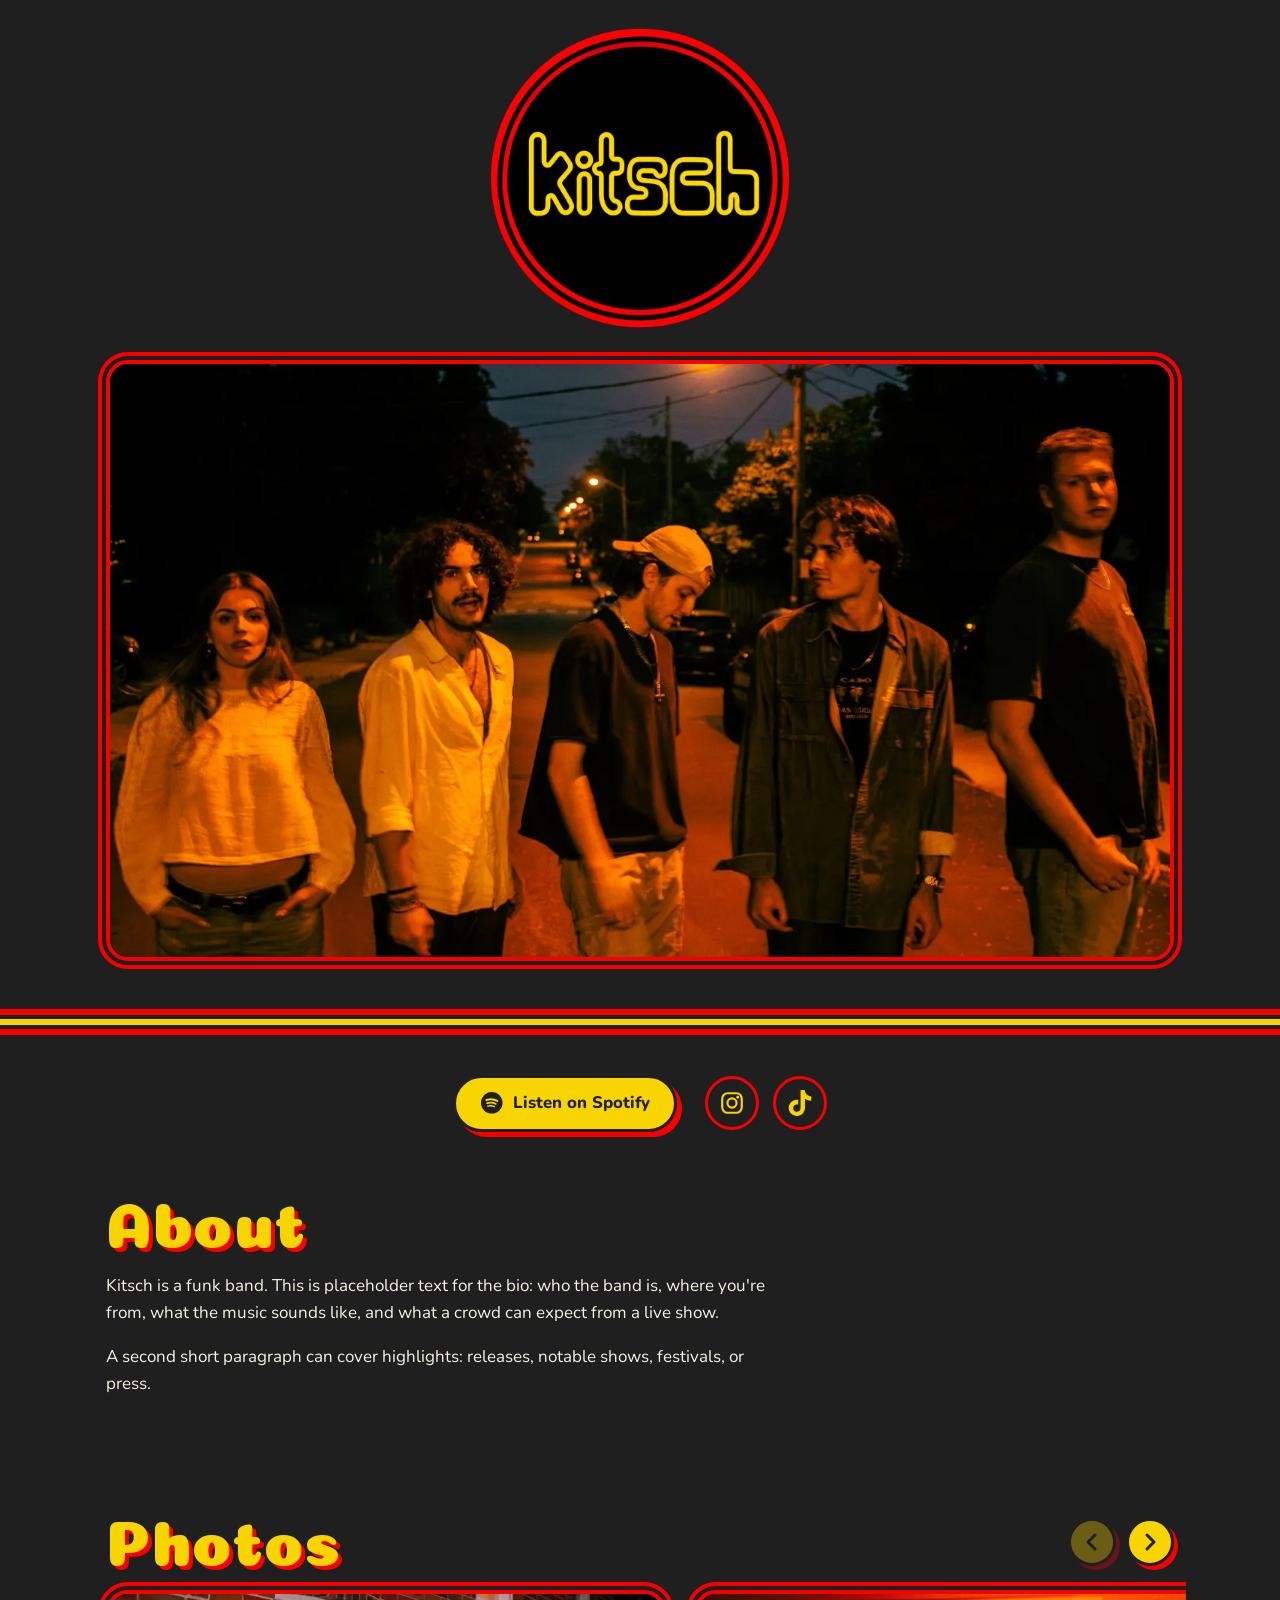
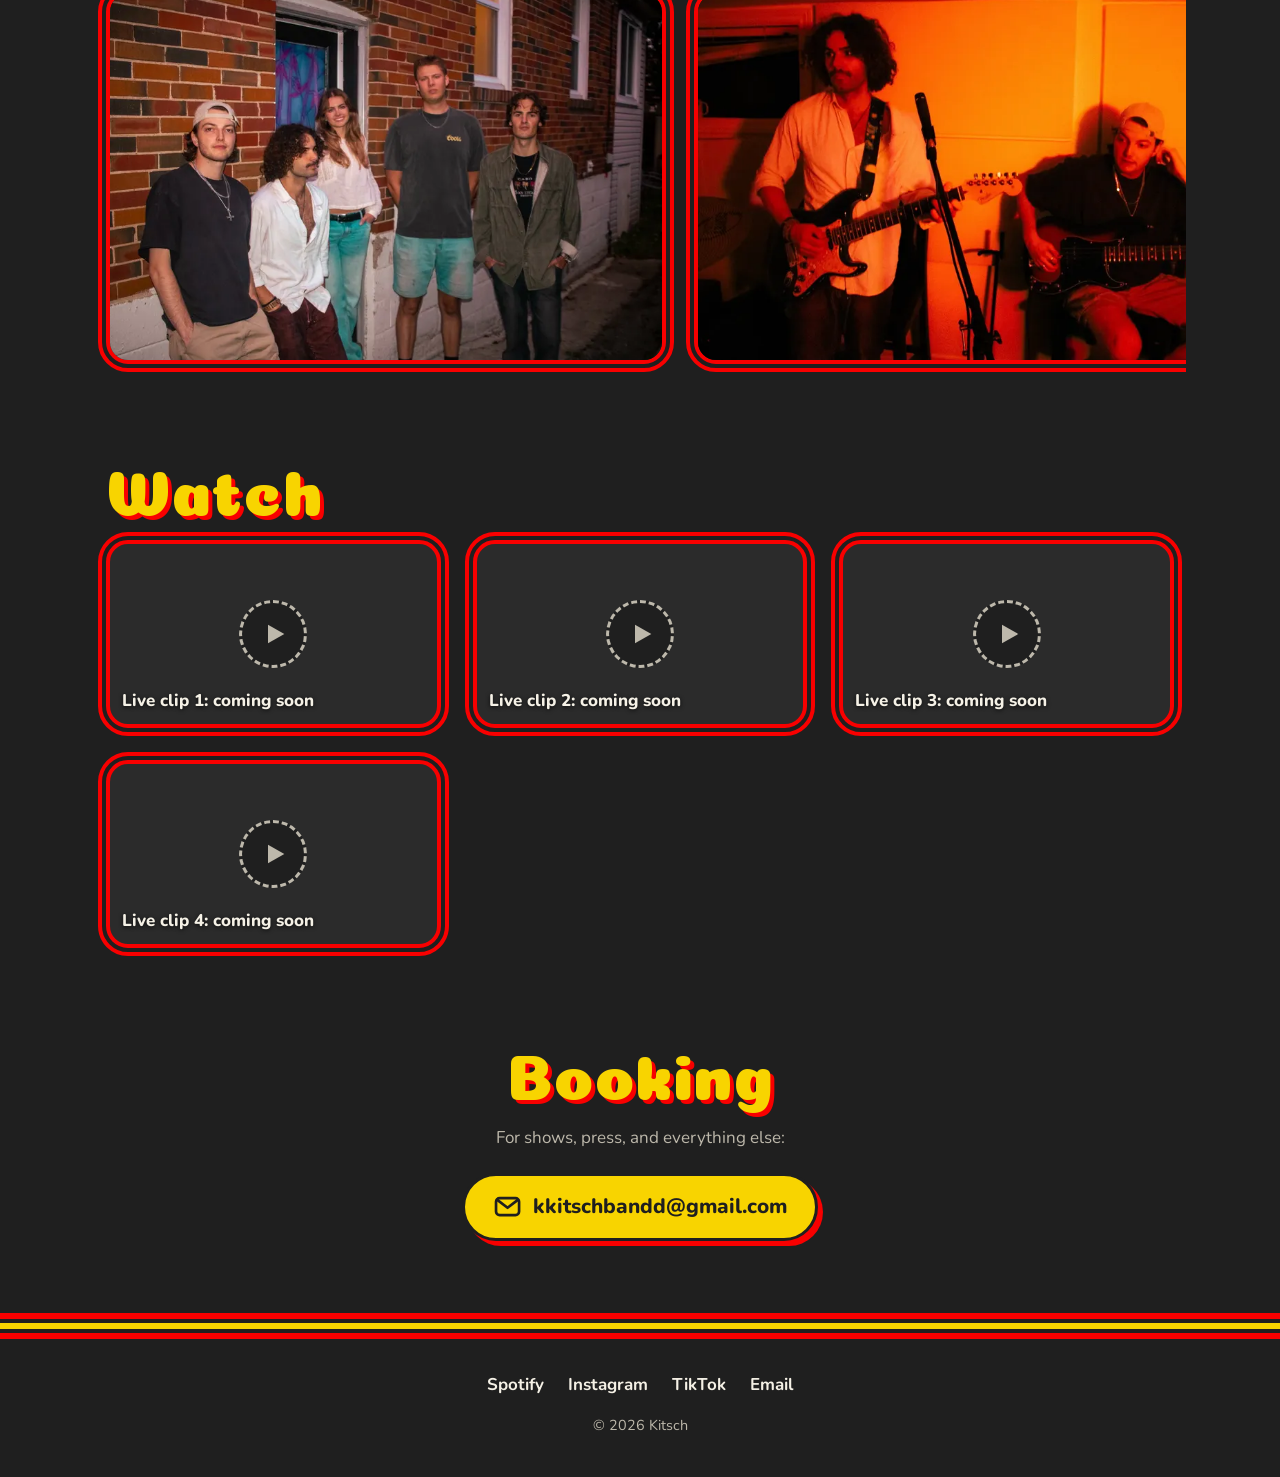
==== index.html @ d067c7c8 "Build first version of the Kitsch EPK page Single page site with logo, hero photo, Spotify and socia" ====
<!doctype html>
<html lang="en">
<head>
  <meta charset="utf-8">
  <meta name="viewport" content="width=device-width, initial-scale=1">
  <title>Kitsch | Funk Band | Electronic Press Kit</title>
  <meta name="description" content="Kitsch is a funk band. Bio, photos, live videos, and booking contact.">

  <!-- Social share preview. TODO: use absolute URLs once the site has a domain. -->
  <meta property="og:type" content="website">
  <meta property="og:title" content="Kitsch | Funk Band">
  <meta property="og:description" content="Bio, photos, live videos, and booking contact.">
  <meta property="og:image" content="assets/images/hero-1600.jpg">
  <meta name="theme-color" content="#1F1F1F">
  <link rel="icon" type="image/png" href="assets/logo/kitsch-logo.png">

  <link rel="preconnect" href="https://fonts.googleapis.com">
  <link rel="preconnect" href="https://fonts.gstatic.com" crossorigin>
  <link href="https://fonts.googleapis.com/css2?family=Coiny&family=Nunito:wght@400;700;800&display=swap" rel="stylesheet">
  <link rel="stylesheet" href="css/styles.css">
</head>
<body>

  <!-- ============ HERO: logo on top, big band photo underneath ============ -->
  <header class="hero">
    <h1 class="hero__logo">
      <picture>
        <source srcset="assets/logo/kitsch-logo.webp" type="image/webp">
        <img src="assets/logo/kitsch-logo.png" alt="Kitsch" width="800" height="800">
      </picture>
    </h1>
    <figure class="hero__photo ring">
      <picture>
        <source type="image/webp" srcset="assets/images/hero-800.webp 800w, assets/images/hero-1600.webp 1600w" sizes="(min-width: 1100px) 1068px, 100vw">
        <img src="assets/images/hero-1600.jpg" srcset="assets/images/hero-800.jpg 800w, assets/images/hero-1600.jpg 1600w" sizes="(min-width: 1100px) 1068px, 100vw" alt="The five members of Kitsch standing in a street at night under orange streetlights" width="1600" height="1067" fetchpriority="high">
      </picture>
    </figure>
  </header>

  <div class="stripes" aria-hidden="true"></div>

  <main>

    <!-- ============ LISTEN + SOCIALS ============ -->
    <section class="section listen" aria-label="Listen and follow">
      <!-- TODO: replace # with the Spotify artist link -->
      <a class="btn btn--primary" href="#" target="_blank" rel="noopener">
        <svg class="icon" viewBox="0 0 24 24" aria-hidden="true"><circle cx="12" cy="12" r="11" fill="currentColor"/><g fill="none" stroke="var(--yellow)" stroke-linecap="round"><path d="M6.5 9.2c3.8-1.2 8-.9 11.2.9" stroke-width="2"/><path d="M7.2 12.4c3.1-.9 6.4-.6 9.1.8" stroke-width="1.7"/><path d="M7.8 15.4c2.4-.6 4.9-.4 7 .6" stroke-width="1.4"/></g></svg>
        Listen on Spotify
      </a>
      <ul class="socials" aria-label="Social media">
        <li>
          <a class="social" href="https://www.instagram.com/kitsch.ca/" target="_blank" rel="noopener" aria-label="Instagram: @kitsch.ca">
            <svg class="icon" viewBox="0 0 24 24" aria-hidden="true"><g fill="none" stroke="currentColor" stroke-width="2"><rect x="3" y="3" width="18" height="18" rx="5"/><circle cx="12" cy="12" r="4.2"/></g><circle cx="17.3" cy="6.7" r="1.3" fill="currentColor"/></svg>
          </a>
        </li>
        <li>
          <!-- TODO: replace # with the TikTok profile link -->
          <a class="social" href="#" target="_blank" rel="noopener" aria-label="TikTok">
            <svg class="icon" viewBox="0 0 24 24" aria-hidden="true"><path fill="currentColor" d="M12.53.02c1.31-.02 2.61-.01 3.91-.02.08 1.53.63 3.09 1.75 4.17 1.12 1.11 2.7 1.62 4.24 1.79v4.03c-1.44-.05-2.89-.35-4.2-.97-.57-.26-1.1-.59-1.62-.93-.01 2.92.01 5.84-.02 8.75-.08 1.4-.54 2.79-1.35 3.94-1.31 1.92-3.58 3.17-5.91 3.21-1.43.08-2.86-.31-4.08-1.03-2.02-1.19-3.44-3.37-3.65-5.71-.02-.5-.03-1-.01-1.49.18-1.9 1.12-3.72 2.58-4.96 1.66-1.44 3.98-2.13 6.15-1.72.02 1.48-.04 2.96-.04 4.44-.99-.32-2.15-.23-3.02.37-.63.41-1.11 1.04-1.36 1.75-.21.51-.15 1.07-.14 1.61.24 1.64 1.82 3.02 3.5 2.87 1.12-.01 2.19-.66 2.77-1.61.19-.33.4-.67.41-1.06.1-1.79.06-3.57.07-5.36.01-4.03-.01-8.05.02-12.07z"/></svg>
          </a>
        </li>
      </ul>
    </section>

    <!-- ============ BIO ============ -->
    <section class="section bio" id="bio" aria-labelledby="bio-title">
      <h2 class="heading" id="bio-title">About</h2>
      <!-- TODO: replace with the real bio -->
      <div class="bio__text">
        <p>Kitsch is a funk band. This is placeholder text for the bio: who the band is, where you're from, what the music sounds like, and what a crowd can expect from a live show.</p>
        <p>A second short paragraph can cover highlights: releases, notable shows, festivals, or press.</p>
      </div>
    </section>

    <!-- ============ PHOTOS: horizontal carousel ============ -->
    <section class="section photos" id="photos" aria-labelledby="photos-title">
      <div class="section__head">
        <h2 class="heading" id="photos-title">Photos</h2>
        <div class="carousel__controls">
          <button class="arrow" type="button" data-dir="-1" aria-label="Previous photo">
            <svg viewBox="0 0 24 24" aria-hidden="true"><path d="M15 5l-7 7 7 7" fill="none" stroke="currentColor" stroke-width="3" stroke-linecap="round" stroke-linejoin="round"/></svg>
          </button>
          <button class="arrow" type="button" data-dir="1" aria-label="Next photo">
            <svg viewBox="0 0 24 24" aria-hidden="true"><path d="M9 5l7 7-7 7" fill="none" stroke="currentColor" stroke-width="3" stroke-linecap="round" stroke-linejoin="round"/></svg>
          </button>
        </div>
      </div>
      <ul class="carousel" tabindex="0" aria-label="Band photos, scroll sideways">
        <li class="carousel__item ring">
        <picture>
          <source type="image/webp" srcset="assets/images/photo-1-800.webp 800w, assets/images/photo-1-1600.webp 1600w" sizes="(max-width: 640px) 88vw, 560px">
          <img src="assets/images/photo-1-1600.jpg" srcset="assets/images/photo-1-800.jpg 800w, assets/images/photo-1-1600.jpg 1600w" sizes="(max-width: 640px) 88vw, 560px" alt="Kitsch posing against a brick wall" width="1600" height="1067" loading="lazy" decoding="async">
        </picture>
        </li>
        <li class="carousel__item ring">
        <picture>
          <source type="image/webp" srcset="assets/images/photo-2-800.webp 800w, assets/images/photo-2-1600.webp 1600w" sizes="(max-width: 640px) 88vw, 560px">
          <img src="assets/images/photo-2-1600.jpg" srcset="assets/images/photo-2-800.jpg 800w, assets/images/photo-2-1600.jpg 1600w" sizes="(max-width: 640px) 88vw, 560px" alt="Kitsch guitarist and bassist playing in a red lit rehearsal room" width="1600" height="1067" loading="lazy" decoding="async">
        </picture>
        </li>
        <li class="carousel__item ring">
        <picture>
          <source type="image/webp" srcset="assets/images/photo-3-800.webp 800w, assets/images/photo-3-1600.webp 1600w" sizes="(max-width: 640px) 88vw, 560px">
          <img src="assets/images/photo-3-1600.jpg" srcset="assets/images/photo-3-800.jpg 800w, assets/images/photo-3-1600.jpg 1600w" sizes="(max-width: 640px) 88vw, 560px" alt="Kitsch gathered around a car outside a house at night" width="1600" height="1067" loading="lazy" decoding="async">
        </picture>
        </li>
        <li class="carousel__item ring">
        <picture>
          <source type="image/webp" srcset="assets/images/photo-4-800.webp 800w, assets/images/photo-4-1600.webp 1600w" sizes="(max-width: 640px) 88vw, 560px">
          <img src="assets/images/photo-4-1600.jpg" srcset="assets/images/photo-4-800.jpg 800w, assets/images/photo-4-1600.jpg 1600w" sizes="(max-width: 640px) 88vw, 560px" alt="Kitsch jamming in a small room bathed in orange light" width="1600" height="1067" loading="lazy" decoding="async">
        </picture>
        </li>
        <li class="carousel__item ring">
        <picture>
          <source type="image/webp" srcset="assets/images/photo-5-800.webp 800w, assets/images/photo-5-1600.webp 1600w" sizes="(max-width: 640px) 88vw, 560px">
          <img src="assets/images/photo-5-1600.jpg" srcset="assets/images/photo-5-800.jpg 800w, assets/images/photo-5-1600.jpg 1600w" sizes="(max-width: 640px) 88vw, 560px" alt="Kitsch goofing around on a car at night, one member mid kick" width="1600" height="1067" loading="lazy" decoding="async">
        </picture>
        </li>
      </ul>
    </section>

    <!-- ============ VIDEOS ============ -->
    <section class="section videos" id="videos" aria-labelledby="videos-title">
      <h2 class="heading" id="videos-title">Watch</h2>
      <!-- TODO: put each YouTube video ID in data-youtube-id (the part after "v=" in the link) and its title in data-title.
           Empty IDs show a "coming soon" card. Add or remove <li> items for 3 to 5 videos. -->
      <ul class="video-grid">
        <li><button class="video ring" type="button" data-youtube-id="" data-title="Live clip 1"></button></li>
        <li><button class="video ring" type="button" data-youtube-id="" data-title="Live clip 2"></button></li>
        <li><button class="video ring" type="button" data-youtube-id="" data-title="Live clip 3"></button></li>
        <li><button class="video ring" type="button" data-youtube-id="" data-title="Live clip 4"></button></li>
      </ul>
    </section>

    <!-- ============ BOOKING ============ -->
    <section class="section booking" id="booking" aria-labelledby="booking-title">
      <h2 class="heading" id="booking-title">Booking</h2>
      <p>For shows, press, and everything else:</p>
      <a class="btn btn--primary btn--big" href="mailto:kkitschbandd@gmail.com">
        <svg class="icon" viewBox="0 0 24 24" aria-hidden="true"><g fill="none" stroke="currentColor" stroke-width="2.2" stroke-linejoin="round"><rect x="2.5" y="5" width="19" height="14" rx="3"/><path d="M3.5 6.5l8.5 6.5 8.5-6.5"/></g></svg>
        kkitschbandd@gmail.com
      </a>
    </section>

  </main>

  <div class="stripes" aria-hidden="true"></div>

  <footer class="footer">
    <ul class="footer__links">
      <li><a href="#">Spotify</a></li><!-- TODO: Spotify link -->
      <li><a href="https://www.instagram.com/kitsch.ca/" target="_blank" rel="noopener">Instagram</a></li>
      <li><a href="#">TikTok</a></li><!-- TODO: TikTok link -->
      <li><a href="mailto:kkitschbandd@gmail.com">Email</a></li>
    </ul>
    <p class="footer__small">&copy; <span id="year">2026</span> Kitsch</p>
  </footer>

  <script src="js/main.js" defer></script>
</body>
</html>
---- css/styles.css ----
/* ==========================================================
   Kitsch EPK styles
   Palette and fonts are defined in PLAN.md section 5.
   ========================================================== */

:root {
  --bg: #1F1F1F;        /* dark grey page background (replaces the logo's black) */
  --raised: #2B2B2B;    /* cards and surfaces */
  --yellow: #F8D400;    /* logo yellow: headings, buttons, links */
  --red: #F80000;       /* logo red: rings, borders, accents */
  --text: #F5F1E6;      /* warm off white body text */
  --muted: #BDB8AB;

  --font-display: "Coiny", "Arial Rounded MT Bold", system-ui, sans-serif;
  --font-body: "Nunito", system-ui, -apple-system, "Segoe UI", sans-serif;

  --radius: 22px;
  --gutter: 16px;
  --max: 1100px;
}

*, *::before, *::after { box-sizing: border-box; }

html { scroll-behavior: smooth; }
@media (prefers-reduced-motion: reduce) { html { scroll-behavior: auto; } }

body {
  margin: 0;
  background: var(--bg);
  color: var(--text);
  font-family: var(--font-body);
  font-size: 17px;
  line-height: 1.6;
  -webkit-font-smoothing: antialiased;
}

img { display: block; max-width: 100%; height: auto; }
ul { list-style: none; margin: 0; padding: 0; }
a { color: var(--yellow); }
:focus-visible { outline: 3px solid var(--yellow); outline-offset: 3px; }

/* ---------- Retro motifs ---------- */

/* Red double ring, taken from the logo */
.ring {
  border: 4px solid var(--red);
  outline: 4px solid var(--red);
  outline-offset: 4px;
  border-radius: var(--radius);
  overflow: hidden;
}

/* Red and yellow 70s stripe band */
.stripes {
  height: 26px;
  background:
    linear-gradient(var(--red) 0 6px, transparent 6px 10px,
                    var(--yellow) 10px 16px, transparent 16px 20px,
                    var(--red) 20px 26px);
}

/* Section headings: Coiny in logo yellow with a hard red shadow */
.heading {
  font-family: var(--font-display);
  font-weight: 400;
  font-size: clamp(2.6rem, 8vw, 4rem);
  line-height: 1;
  letter-spacing: 0.01em;
  margin: 0 0 24px;
  color: var(--yellow);
  text-shadow: 4px 4px 0 var(--red);
}

/* Pill buttons with a hard, flat shadow */
.btn {
  display: inline-flex;
  align-items: center;
  gap: 10px;
  padding: 12px 24px;
  border-radius: 999px;
  font-family: var(--font-body);
  font-weight: 800;
  font-size: 1.05rem;
  text-decoration: none;
  border: 3px solid var(--bg);
  transition: transform .12s ease, box-shadow .12s ease;
}
.btn--primary {
  background: var(--yellow);
  color: var(--bg);
  box-shadow: 5px 5px 0 var(--red);
}
.btn--primary:hover { transform: translate(-2px, -2px); box-shadow: 7px 7px 0 var(--red); }
.btn--primary:active { transform: translate(3px, 3px); box-shadow: 2px 2px 0 var(--red); }
.btn--big { font-size: clamp(1rem, 4.2vw, 1.3rem); padding: 14px 28px; }
.btn .icon { width: 1.4em; height: 1.4em; flex: none; }

/* ---------- Layout ---------- */

.section {
  max-width: var(--max);
  margin: 0 auto;
  padding: 44px var(--gutter);
}

.section__head {
  display: flex;
  align-items: flex-end;
  justify-content: space-between;
  gap: 16px;
}

/* ---------- Hero ---------- */

.hero {
  max-width: var(--max);
  margin: 0 auto;
  padding: 28px var(--gutter) 48px;
  text-align: center;
}
.hero__logo { margin: 0 auto 32px; width: clamp(180px, 34vw, 300px); }
.hero__logo img { width: 100%; }
.hero__photo { margin: 0; aspect-ratio: 16 / 9; max-height: 75vh; }
.hero__photo picture { display: block; height: 100%; }
.hero__photo img { width: 100%; height: 100%; object-fit: cover; object-position: 50% 60%; }
@media (max-width: 640px) {
  .hero__photo { aspect-ratio: 4 / 3; }
}

/* ---------- Listen + socials ---------- */

.listen {
  display: flex;
  flex-wrap: wrap;
  align-items: center;
  justify-content: center;
  gap: 20px 28px;
  padding-top: 40px;
  padding-bottom: 8px;
}
.socials { display: flex; gap: 14px; }
.social {
  display: grid;
  place-items: center;
  width: 54px;
  height: 54px;
  border-radius: 50%;
  border: 3px solid var(--red);
  color: var(--yellow);
  transition: background .12s ease, color .12s ease;
}
.social:hover { background: var(--yellow); color: var(--bg); }
.social .icon { width: 26px; height: 26px; }

/* ---------- Bio ---------- */

.bio__text { max-width: 68ch; }
.bio__text p { margin: 0 0 1em; }

/* ---------- Photo carousel ---------- */

.carousel__controls { display: flex; gap: 10px; margin-bottom: 24px; }
.arrow {
  display: grid;
  place-items: center;
  width: 48px;
  height: 48px;
  border-radius: 50%;
  border: 3px solid var(--bg);
  background: var(--yellow);
  color: var(--bg);
  box-shadow: 4px 4px 0 var(--red);
  cursor: pointer;
  transition: transform .12s ease, box-shadow .12s ease, opacity .12s ease;
}
.arrow svg { width: 24px; height: 24px; }
.arrow:hover:not(:disabled) { transform: translate(-2px, -2px); box-shadow: 6px 6px 0 var(--red); }
.arrow:disabled { opacity: .35; cursor: default; }

.carousel {
  display: flex;
  gap: 28px;
  overflow-x: auto;
  scroll-snap-type: x mandatory;
  scroll-padding-inline: 12px;   /* snap photos inside the padding so the ring isn't clipped */
  overscroll-behavior-x: contain;
  padding: 12px;           /* room for the outer ring outline */
  margin: -12px;
  scrollbar-width: none;
}
.carousel::-webkit-scrollbar { display: none; }
.carousel:focus-visible { outline-offset: -2px; }
.carousel__item {
  flex: 0 0 auto;
  width: clamp(300px, 52vw, 560px);   /* about 2 visible on desktop */
  aspect-ratio: 3 / 2;                /* landscape photos */
  scroll-snap-align: start;
  background: var(--raised);
}
.carousel__item picture { display: block; height: 100%; }
.carousel__item img { width: 100%; height: 100%; object-fit: cover; }
@media (max-width: 640px) {
  .carousel__item { width: 84vw; }    /* one big photo plus a peek of the next */
  .carousel { gap: 22px; }
}

/* ---------- Videos ---------- */

.video-grid {
  display: grid;
  grid-template-columns: repeat(auto-fill, minmax(min(100%, 300px), 1fr));
  gap: 32px;
}
.video {
  position: relative;
  display: block;
  width: 100%;
  aspect-ratio: 16 / 9;
  padding: 0;
  background: var(--raised) center / cover no-repeat;
  color: var(--text);
  font: inherit;
  cursor: pointer;
}
.video:disabled { cursor: default; }
.video__play {
  position: absolute;
  inset: 0;
  margin: auto;
  width: 68px;
  height: 68px;
  border-radius: 50%;
  background: var(--yellow);
  box-shadow: 4px 4px 0 var(--red);
  display: grid;
  place-items: center;
  transition: transform .12s ease;
}
.video__play svg { width: 28px; height: 28px; margin-left: 4px; fill: var(--bg); }
.video:hover:not(:disabled) .video__play { transform: scale(1.08); }
.video__label {
  position: absolute;
  left: 12px;
  bottom: 10px;
  right: 12px;
  text-align: left;
  font-weight: 800;
  text-shadow: 0 1px 4px rgba(0, 0, 0, .8);
}
.video--soon .video__play { background: var(--bg); box-shadow: none; border: 3px dashed var(--muted); }
.video--soon .video__play svg { fill: var(--muted); }
.video iframe { position: absolute; inset: 0; width: 100%; height: 100%; border: 0; }

/* ---------- Booking ---------- */

.booking { text-align: center; padding-bottom: 72px; }
.booking p { margin: 0 0 22px; color: var(--muted); }

/* ---------- Footer ---------- */

.footer { text-align: center; padding: 32px var(--gutter) 40px; }
.footer__links { display: flex; flex-wrap: wrap; justify-content: center; gap: 8px 24px; }
.footer__links a { color: var(--text); font-weight: 700; text-decoration: none; }
.footer__links a:hover { color: var(--yellow); }
.footer__small { margin: 16px 0 0; color: var(--muted); font-size: .9rem; }
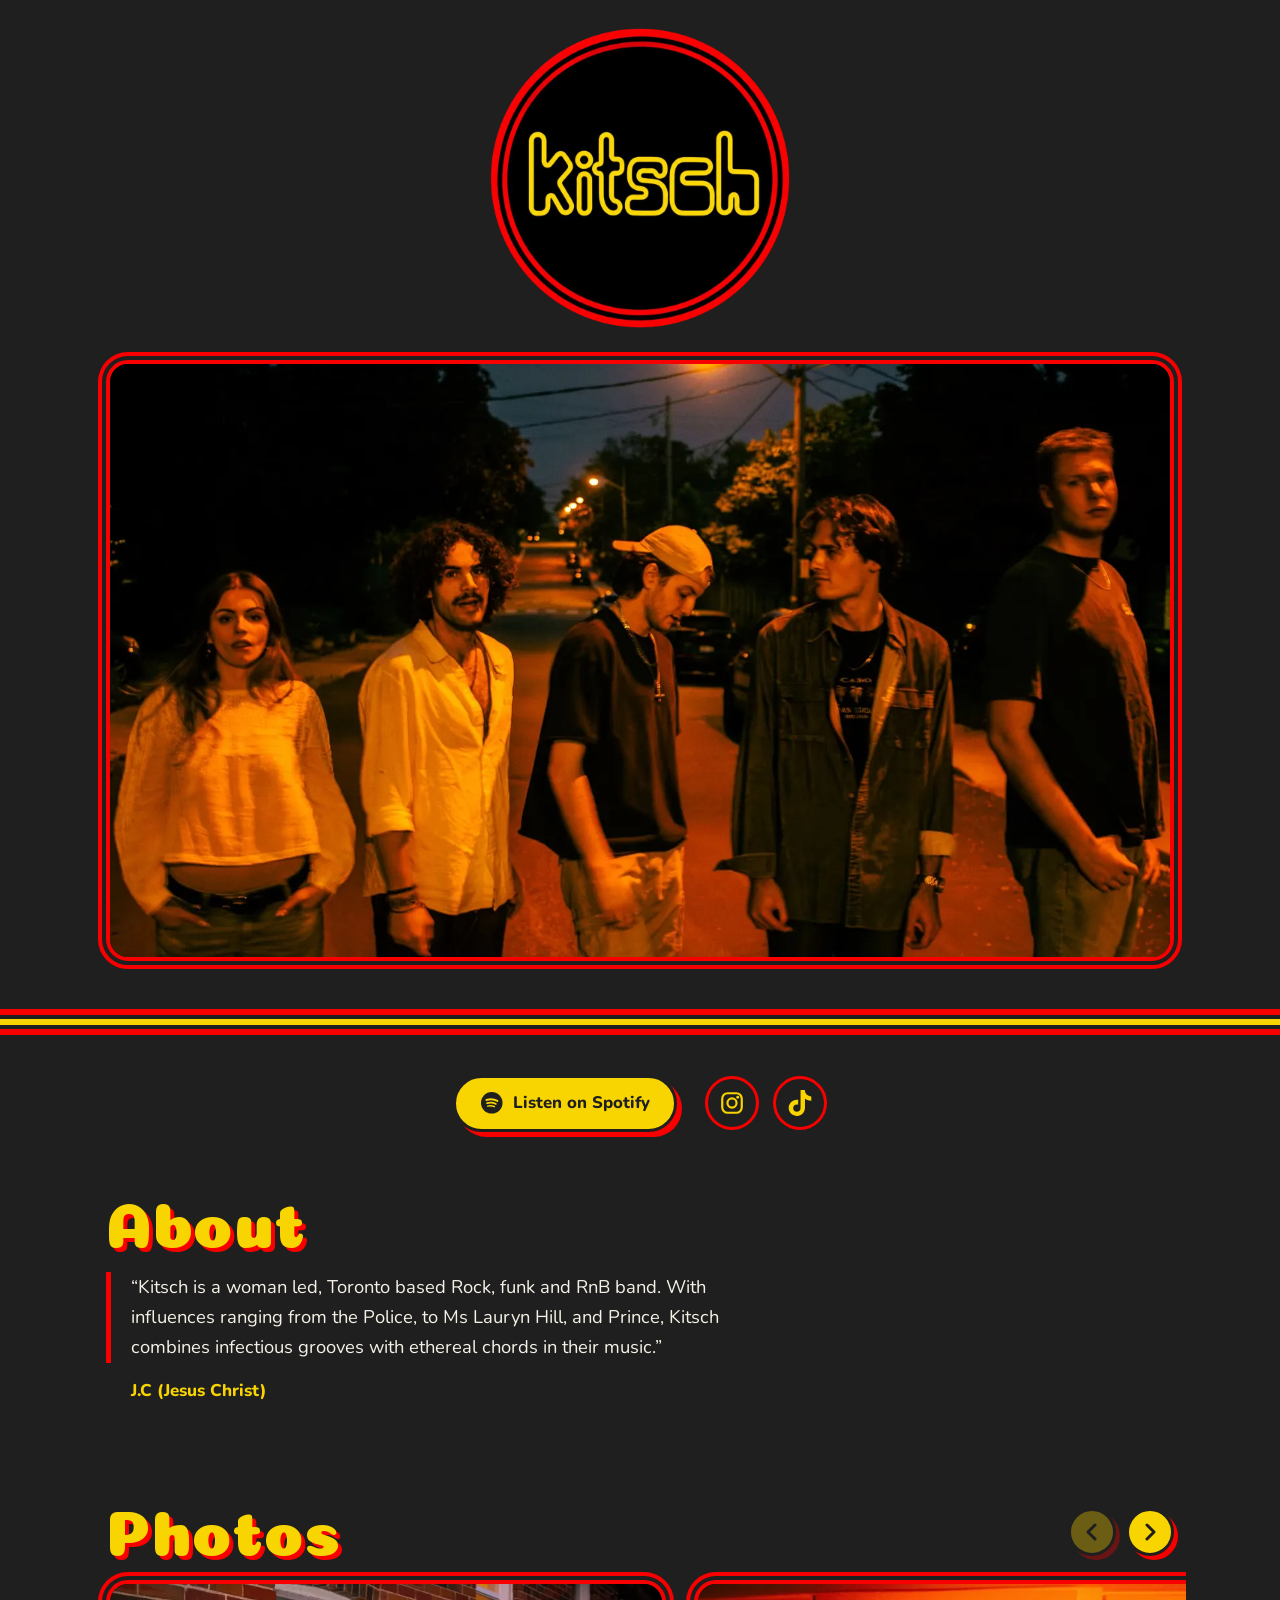
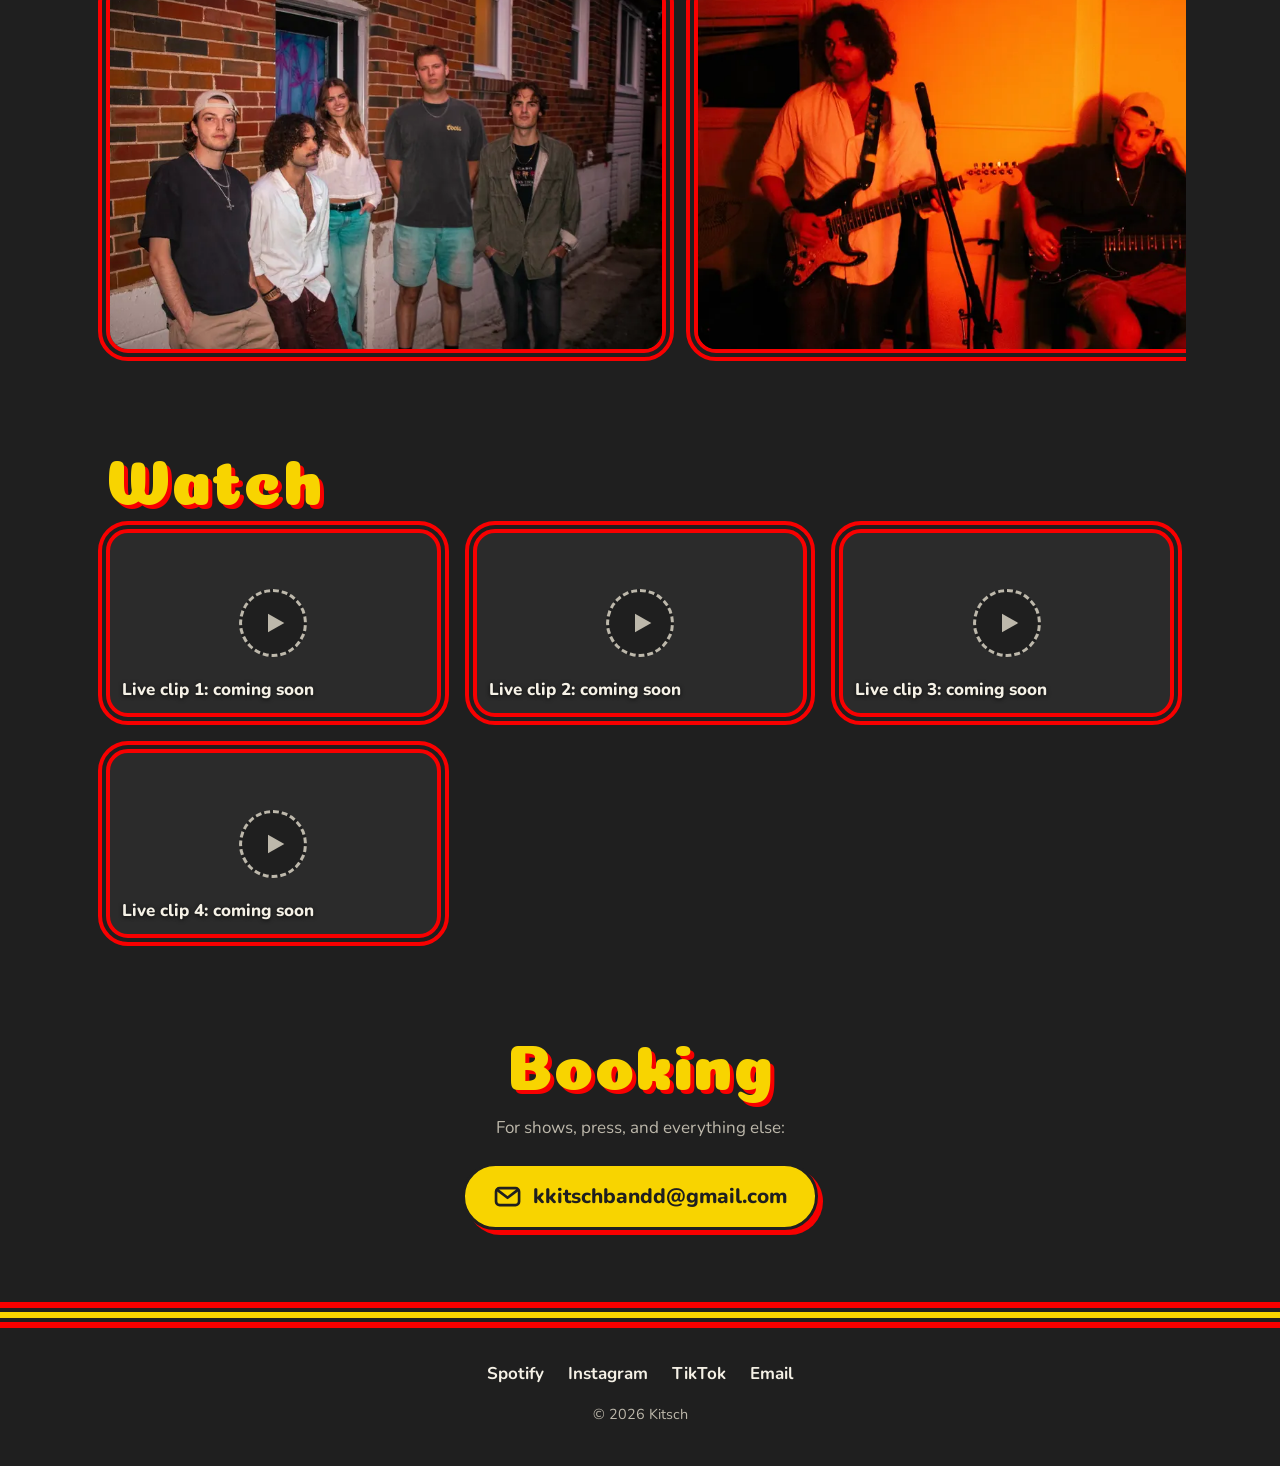
==== commit 564ccdfb: "Add band bio as a pull quote Replaces the placeholder bio with the band's text, styled as a quote wi" ====
--- a/index.html
+++ b/index.html
@@ -3,12 +3,12 @@
 <head>
   <meta charset="utf-8">
   <meta name="viewport" content="width=device-width, initial-scale=1">
-  <title>Kitsch | Funk Band | Electronic Press Kit</title>
-  <meta name="description" content="Kitsch is a funk band. Bio, photos, live videos, and booking contact.">
+  <title>Kitsch | Toronto Rock, Funk &amp; RnB Band | Press Kit</title>
+  <meta name="description" content="Kitsch is a woman led, Toronto based rock, funk and RnB band. Bio, photos, live videos, and booking contact.">
 
   <!-- Social share preview. TODO: use absolute URLs once the site has a domain. -->
   <meta property="og:type" content="website">
-  <meta property="og:title" content="Kitsch | Funk Band">
+  <meta property="og:title" content="Kitsch | Toronto Rock, Funk &amp; RnB">
   <meta property="og:description" content="Bio, photos, live videos, and booking contact.">
   <meta property="og:image" content="assets/images/hero-1600.jpg">
   <meta name="theme-color" content="#1F1F1F">
@@ -66,11 +66,12 @@
     <!-- ============ BIO ============ -->
     <section class="section bio" id="bio" aria-labelledby="bio-title">
       <h2 class="heading" id="bio-title">About</h2>
-      <!-- TODO: replace with the real bio -->
-      <div class="bio__text">
-        <p>Kitsch is a funk band. This is placeholder text for the bio: who the band is, where you're from, what the music sounds like, and what a crowd can expect from a live show.</p>
-        <p>A second short paragraph can cover highlights: releases, notable shows, festivals, or press.</p>
-      </div>
+      <figure class="bio__text">
+        <blockquote>
+          <p>&ldquo;Kitsch is a woman led, Toronto based Rock, funk and RnB band. With influences ranging from the Police, to Ms Lauryn Hill, and Prince, Kitsch combines infectious grooves with ethereal chords in their music.&rdquo;</p>
+        </blockquote>
+        <figcaption>J.C (Jesus Christ)</figcaption>
+      </figure>
     </section>
 
     <!-- ============ PHOTOS: horizontal carousel ============ -->
--- a/css/styles.css
+++ b/css/styles.css
@@ -154,9 +154,19 @@
 
 /* ---------- Bio ---------- */
 
-.bio__text { max-width: 68ch; }
-.bio__text p { margin: 0 0 1em; }
-
+.bio__text { max-width: 68ch; margin: 0; }
+.bio__text blockquote {
+  margin: 0;
+  padding-left: 20px;
+  border-left: 5px solid var(--red);
+}
+.bio__text p { margin: 0; font-size: 1.15rem; line-height: 1.65; }
+.bio__text figcaption {
+  margin-top: 14px;
+  padding-left: 25px;
+  color: var(--yellow);
+  font-weight: 800;
+}
 /* ---------- Photo carousel ---------- */
 
 .carousel__controls { display: flex; gap: 10px; margin-bottom: 24px; }
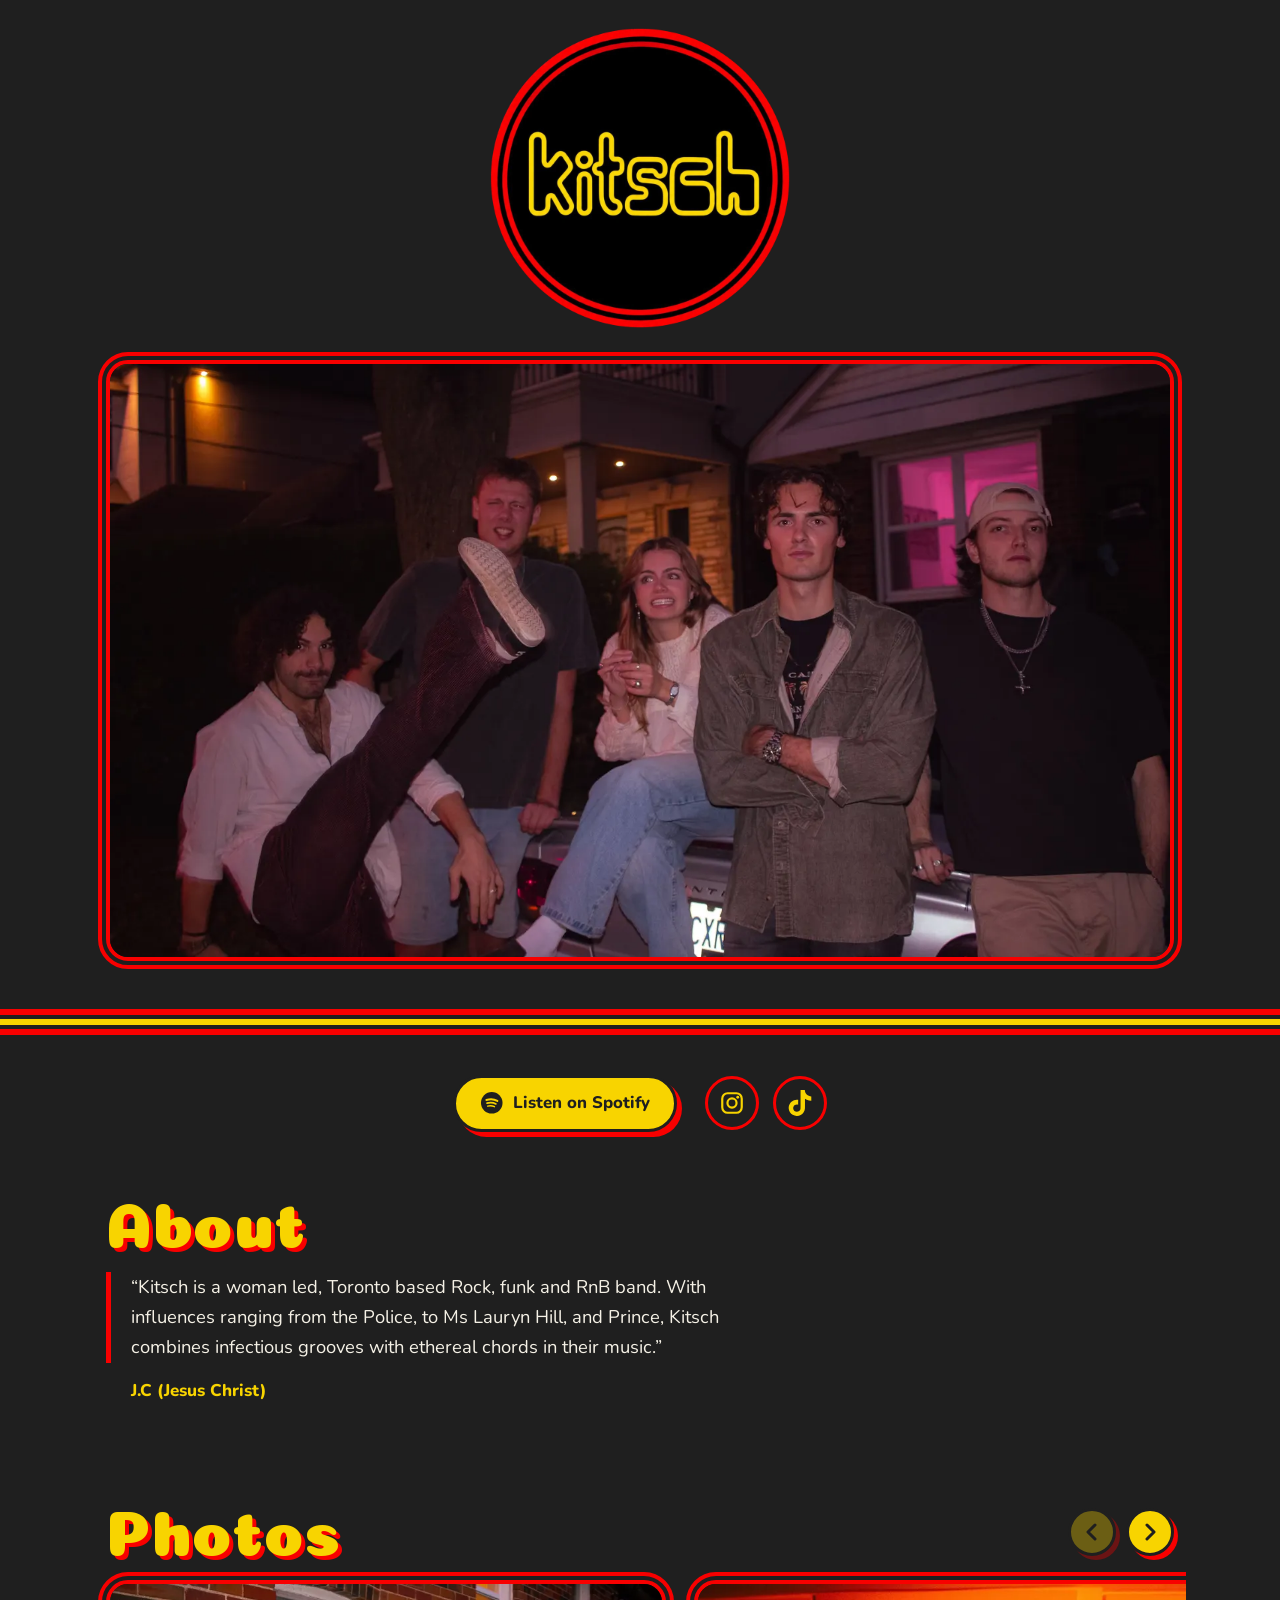
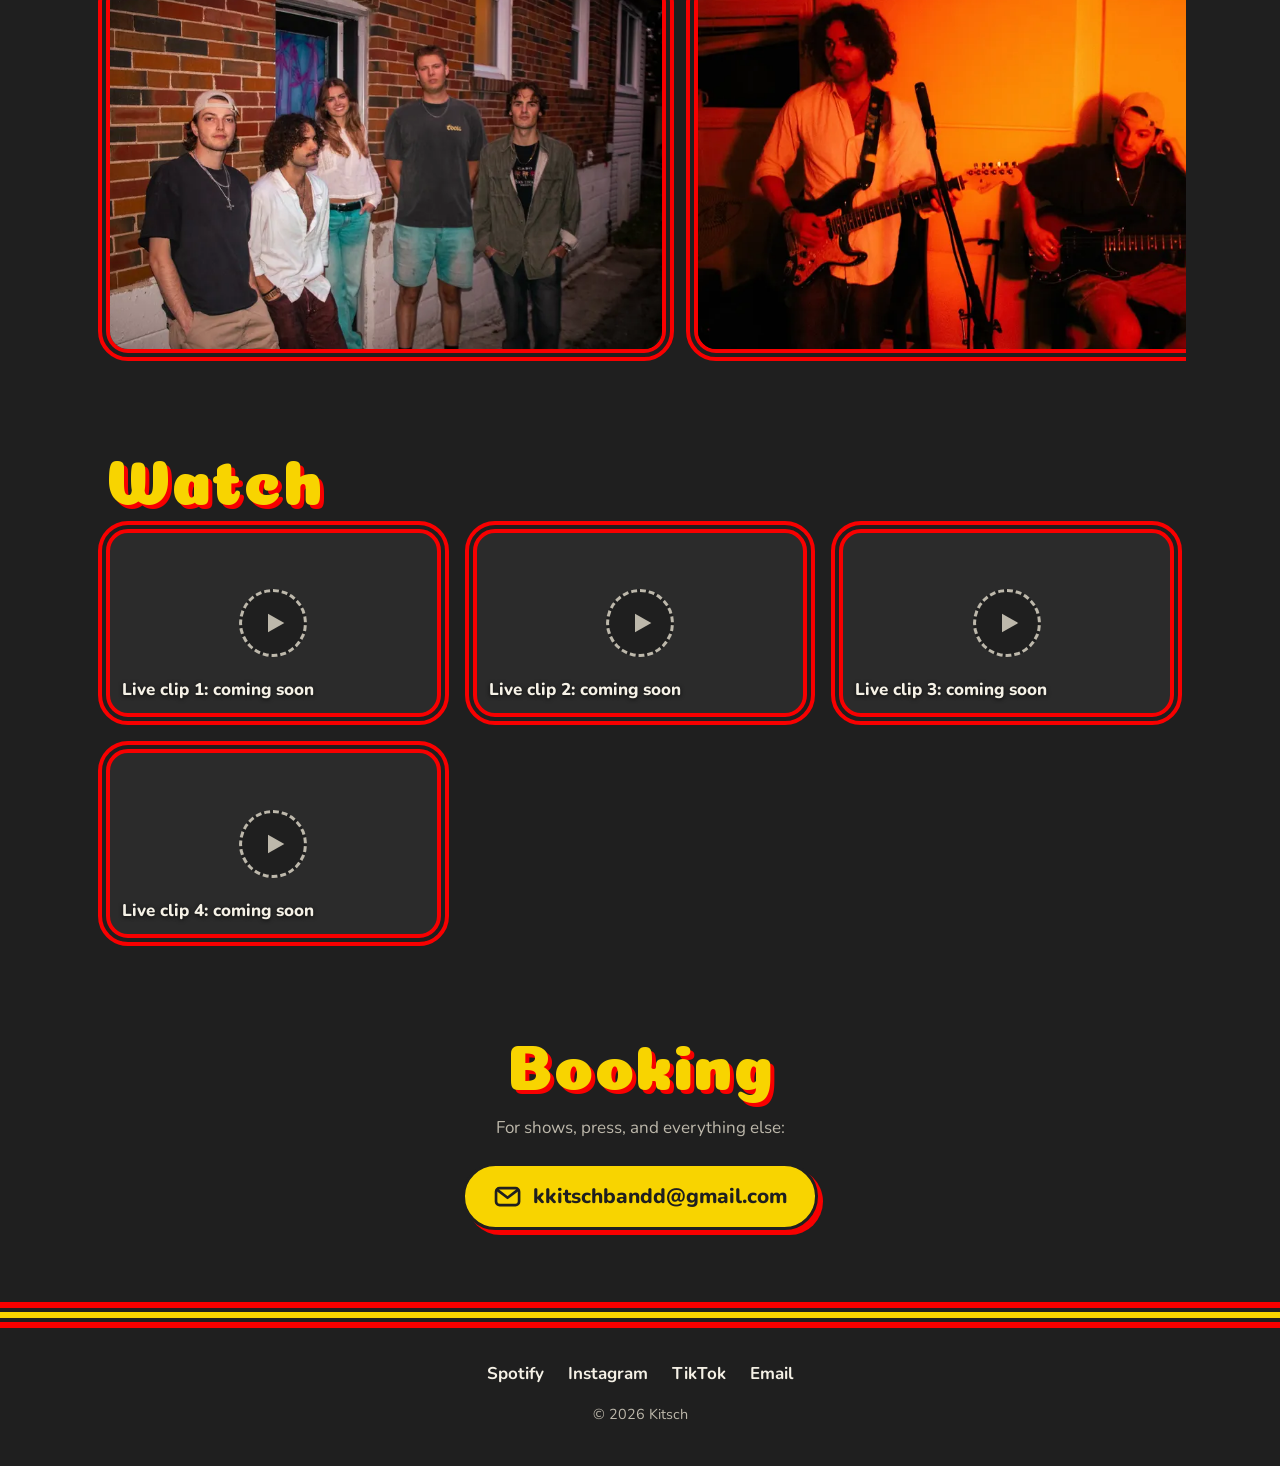
==== commit 1c6613ed: "Use the kick photo as the hero image Swaps the hero to IMG_9492 and moves the street shot into the l" ====
--- a/index.html
+++ b/index.html
@@ -32,7 +32,7 @@
     <figure class="hero__photo ring">
       <picture>
         <source type="image/webp" srcset="assets/images/hero-800.webp 800w, assets/images/hero-1600.webp 1600w" sizes="(min-width: 1100px) 1068px, 100vw">
-        <img src="assets/images/hero-1600.jpg" srcset="assets/images/hero-800.jpg 800w, assets/images/hero-1600.jpg 1600w" sizes="(min-width: 1100px) 1068px, 100vw" alt="The five members of Kitsch standing in a street at night under orange streetlights" width="1600" height="1067" fetchpriority="high">
+        <img src="assets/images/hero-1600.jpg" srcset="assets/images/hero-800.jpg 800w, assets/images/hero-1600.jpg 1600w" sizes="(min-width: 1100px) 1068px, 100vw" alt="Kitsch goofing around on a car at night, one member mid kick" width="1600" height="1067" fetchpriority="high">
       </picture>
     </figure>
   </header>
@@ -115,7 +115,7 @@
         <li class="carousel__item ring">
         <picture>
           <source type="image/webp" srcset="assets/images/photo-5-800.webp 800w, assets/images/photo-5-1600.webp 1600w" sizes="(max-width: 640px) 88vw, 560px">
-          <img src="assets/images/photo-5-1600.jpg" srcset="assets/images/photo-5-800.jpg 800w, assets/images/photo-5-1600.jpg 1600w" sizes="(max-width: 640px) 88vw, 560px" alt="Kitsch goofing around on a car at night, one member mid kick" width="1600" height="1067" loading="lazy" decoding="async">
+          <img src="assets/images/photo-5-1600.jpg" srcset="assets/images/photo-5-800.jpg 800w, assets/images/photo-5-1600.jpg 1600w" sizes="(max-width: 640px) 88vw, 560px" alt="The five members of Kitsch standing in a street at night under orange streetlights" width="1600" height="1067" loading="lazy" decoding="async">
         </picture>
         </li>
       </ul>
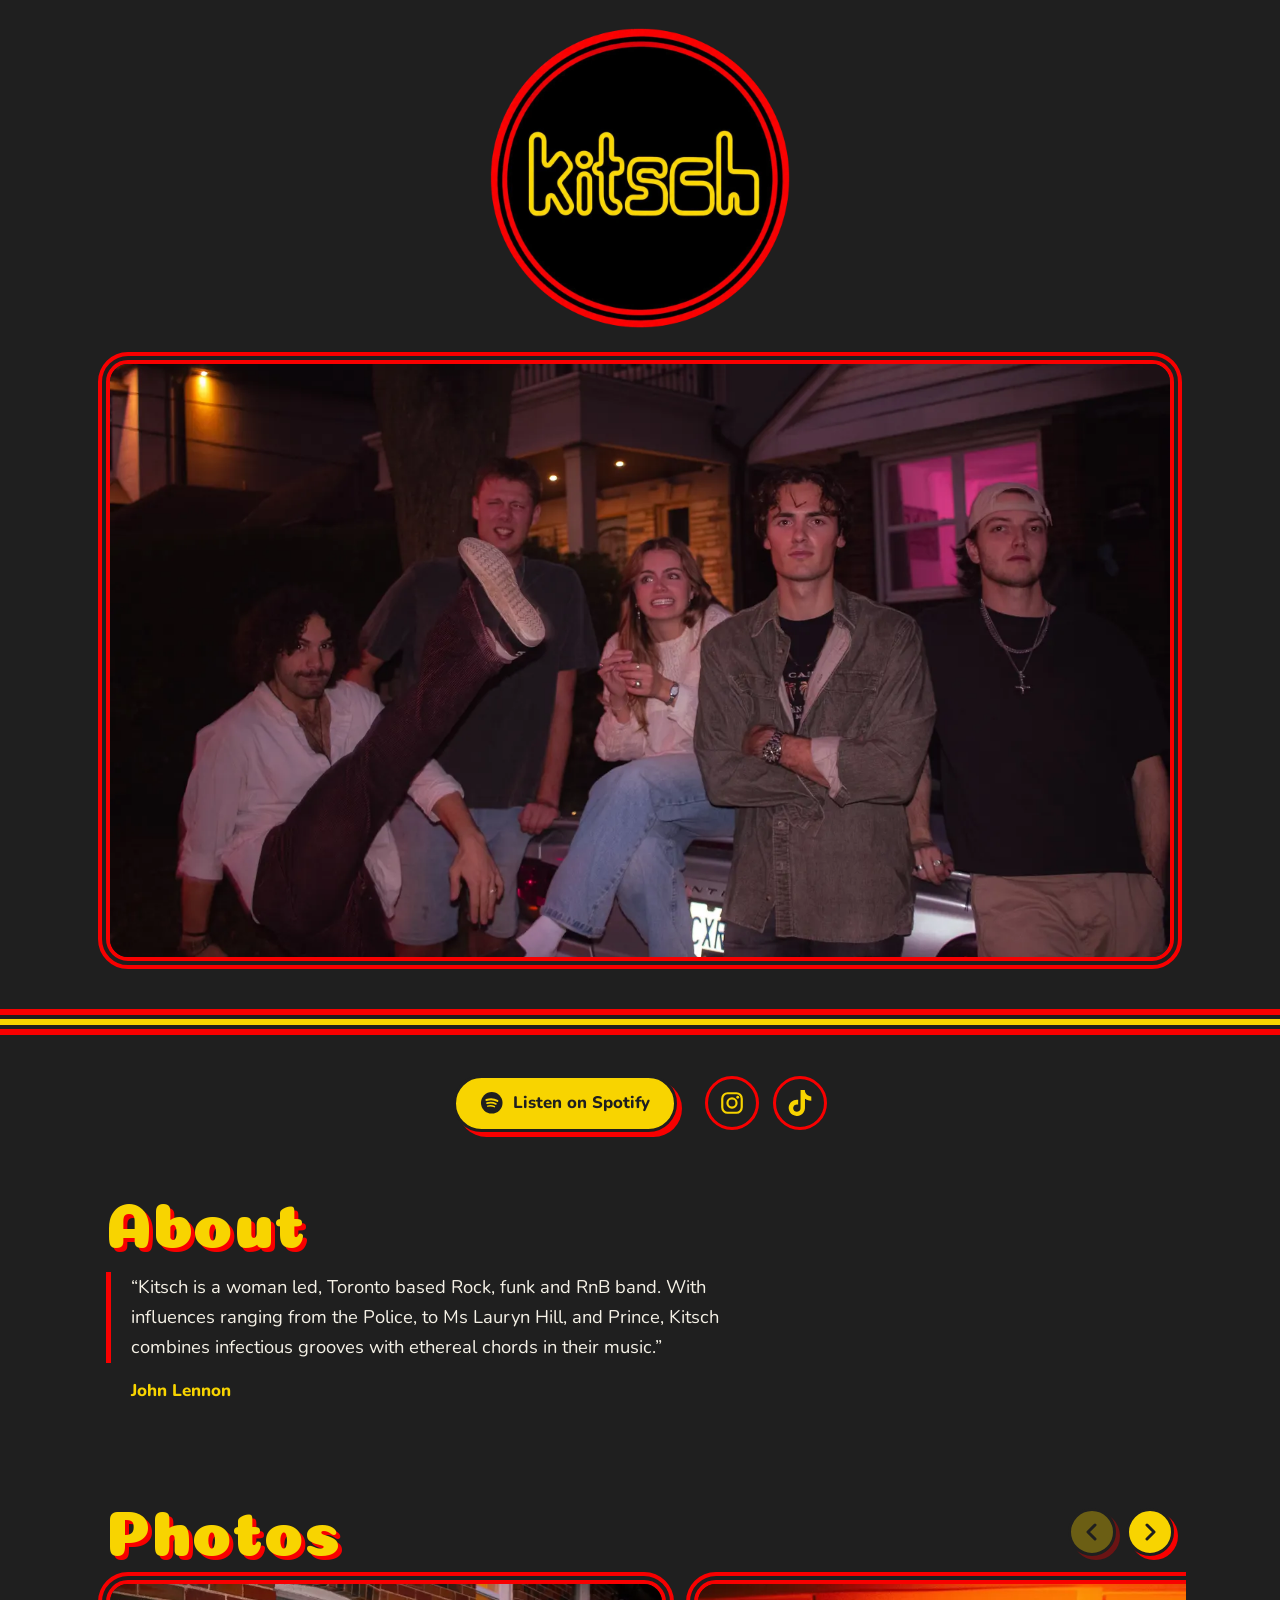
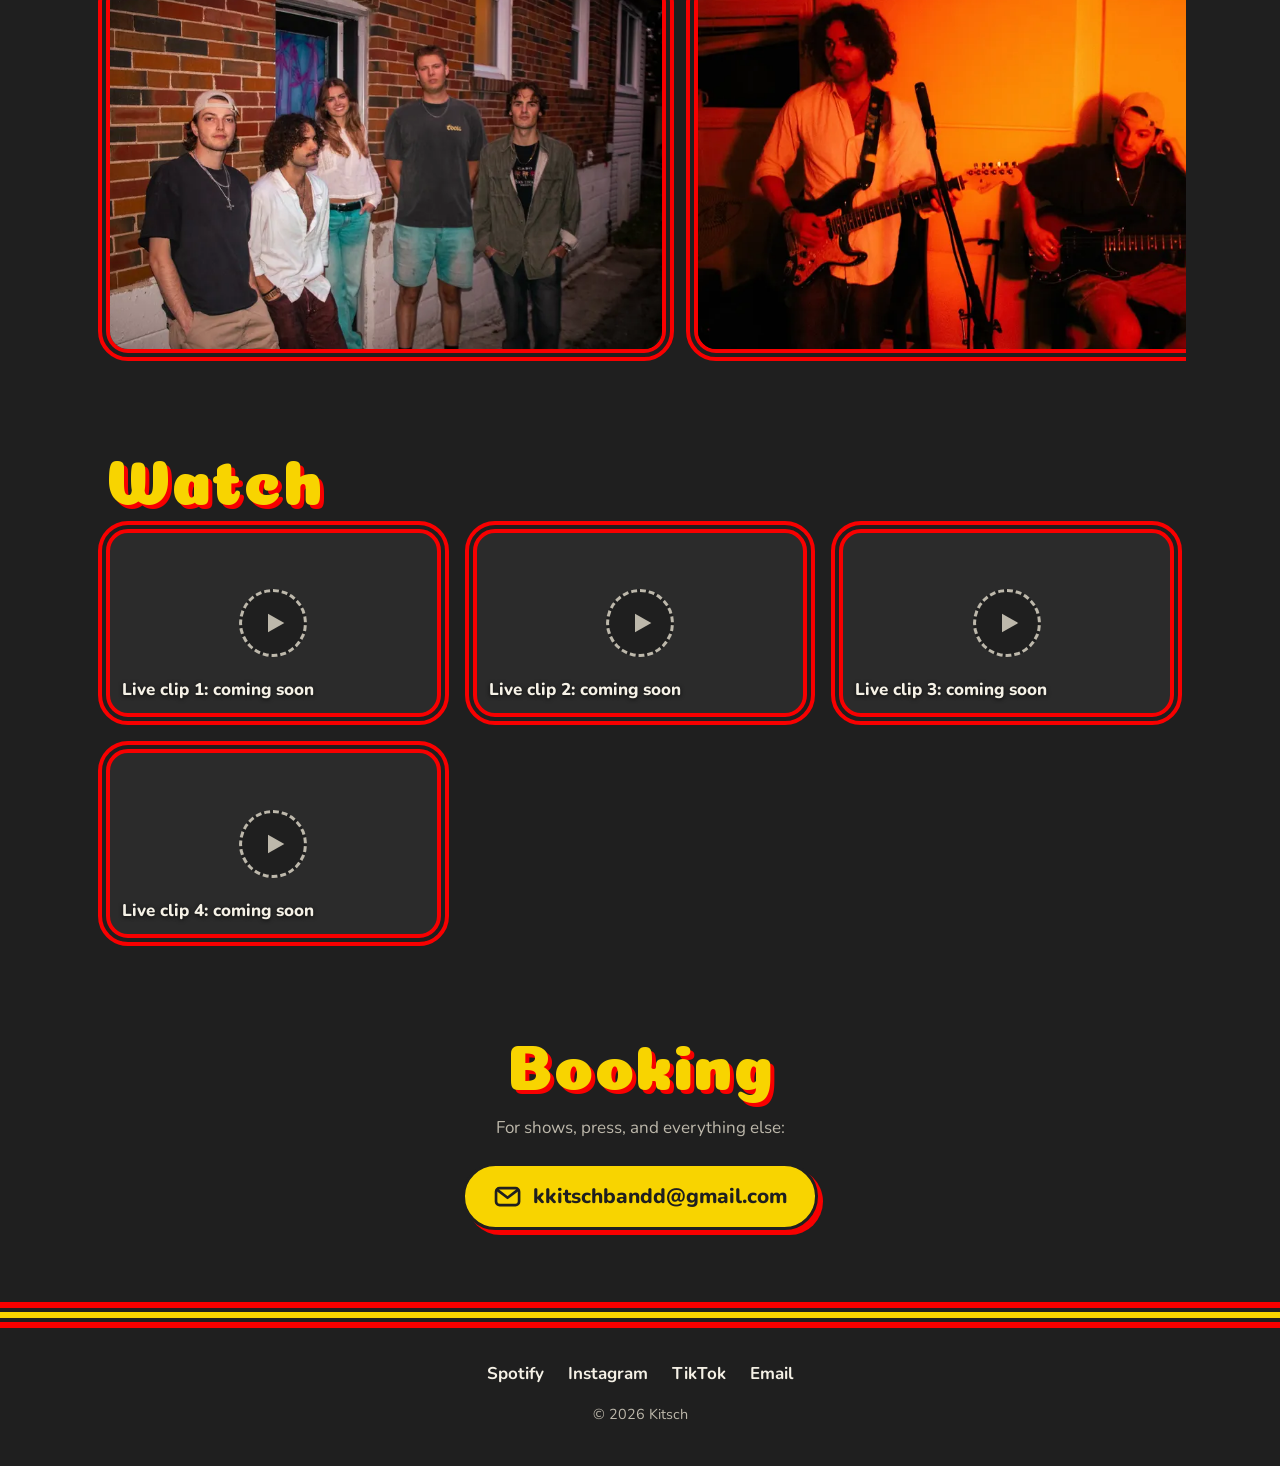
==== commit 31e9addf: "Attribute the bio quote to John Lennon" ====
--- a/index.html
+++ b/index.html
@@ -6,11 +6,15 @@
   <title>Kitsch | Toronto Rock, Funk &amp; RnB Band | Press Kit</title>
   <meta name="description" content="Kitsch is a woman led, Toronto based rock, funk and RnB band. Bio, photos, live videos, and booking contact.">
 
-  <!-- Social share preview. TODO: use absolute URLs once the site has a domain. -->
+  <!-- Social share preview (absolute URLs so chat apps can fetch the image) -->
   <meta property="og:type" content="website">
   <meta property="og:title" content="Kitsch | Toronto Rock, Funk &amp; RnB">
   <meta property="og:description" content="Bio, photos, live videos, and booking contact.">
-  <meta property="og:image" content="assets/images/hero-1600.jpg">
+  <meta property="og:url" content="https://charlie-mayo.github.io/kitsch/">
+  <meta property="og:image" content="https://charlie-mayo.github.io/kitsch/assets/images/hero-1600.jpg">
+  <meta property="og:image:width" content="1600">
+  <meta property="og:image:height" content="1067">
+  <meta name="twitter:card" content="summary_large_image">
   <meta name="theme-color" content="#1F1F1F">
   <link rel="icon" type="image/png" href="assets/logo/kitsch-logo.png">
 
@@ -70,7 +74,7 @@
         <blockquote>
           <p>&ldquo;Kitsch is a woman led, Toronto based Rock, funk and RnB band. With influences ranging from the Police, to Ms Lauryn Hill, and Prince, Kitsch combines infectious grooves with ethereal chords in their music.&rdquo;</p>
         </blockquote>
-        <figcaption>J.C (Jesus Christ)</figcaption>
+        <figcaption>John Lennon</figcaption>
       </figure>
     </section>
 
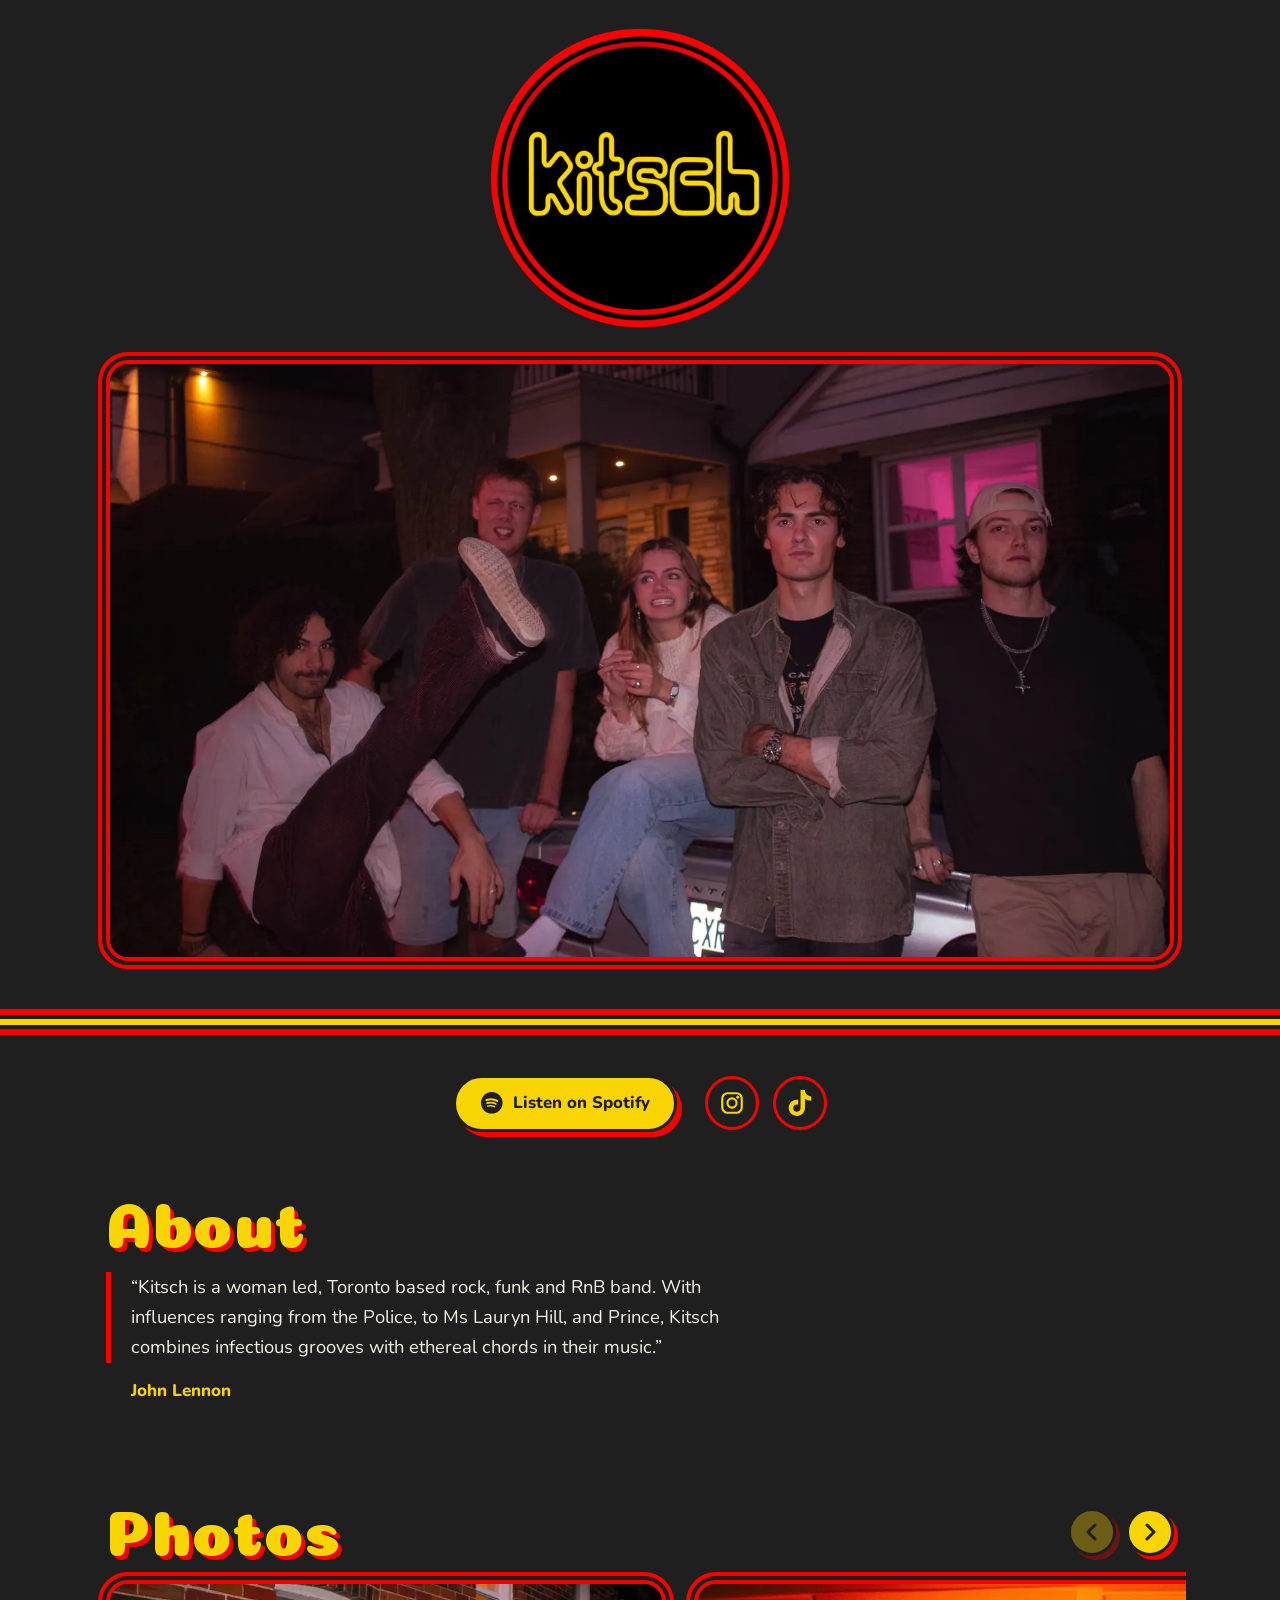
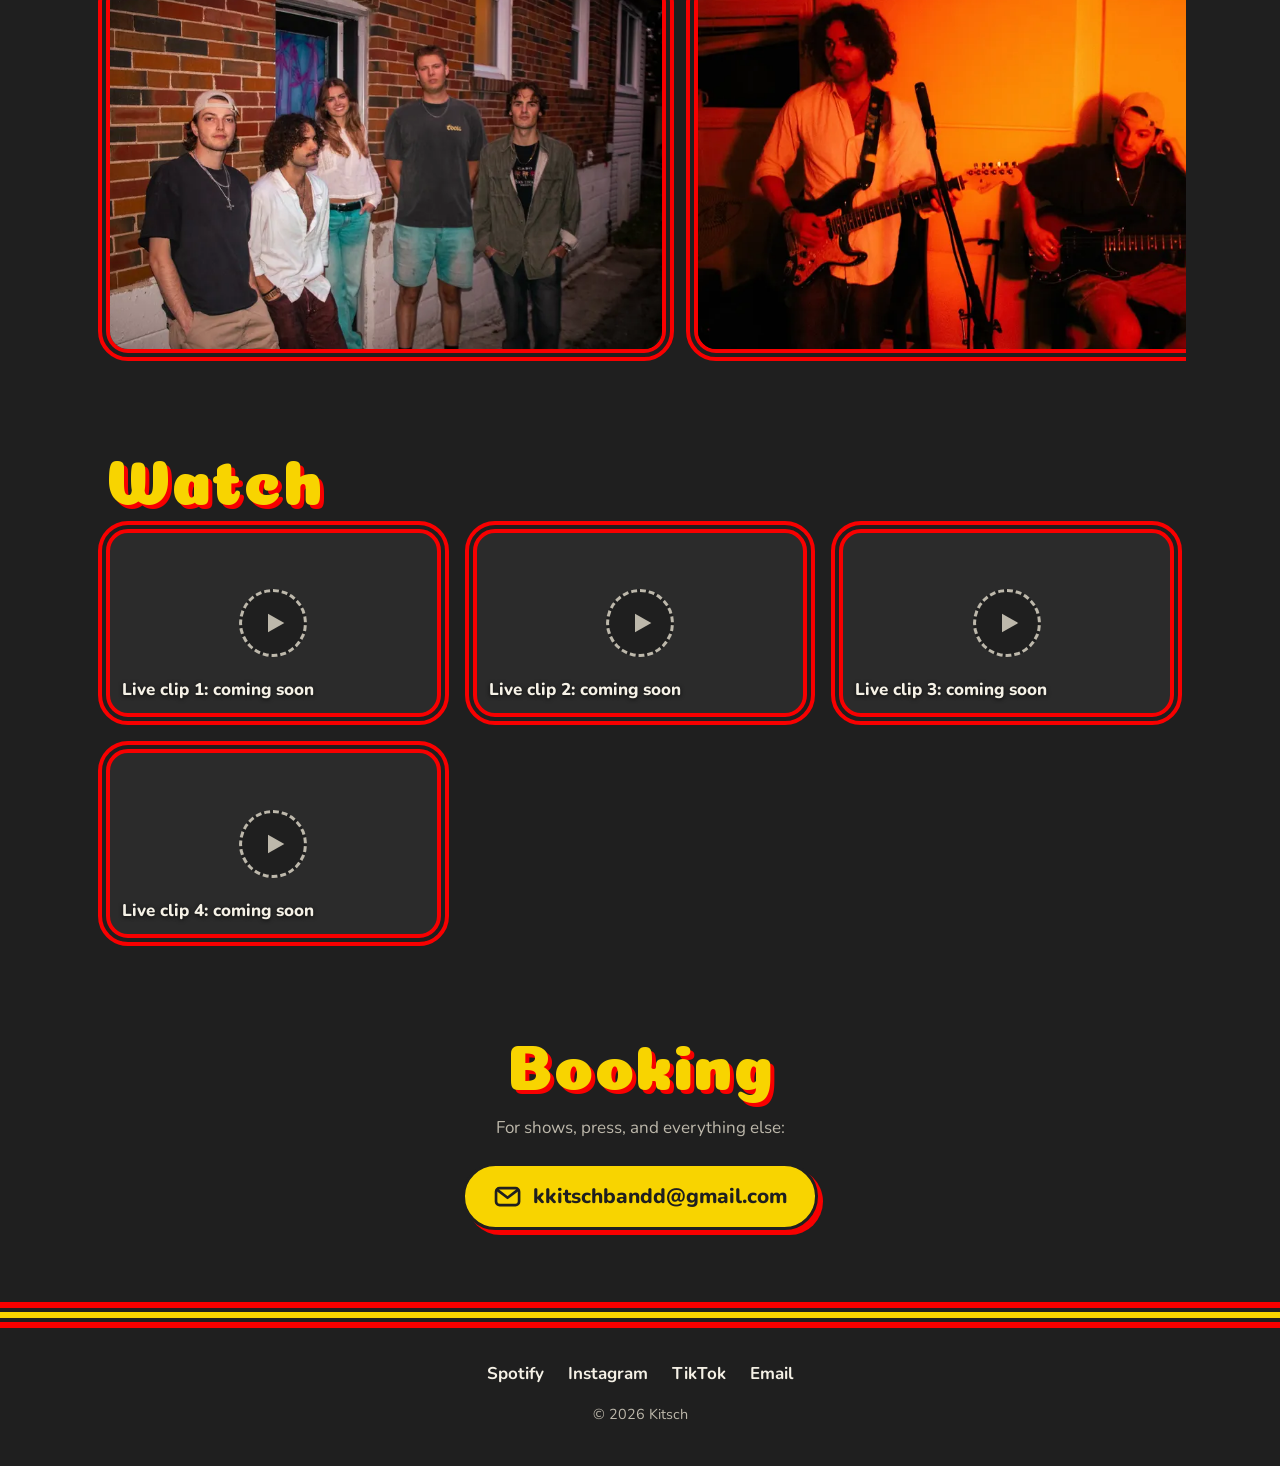
==== commit 36214094: "Lowercase rock in the bio quote" ====
--- a/index.html
+++ b/index.html
@@ -72,7 +72,7 @@
       <h2 class="heading" id="bio-title">About</h2>
       <figure class="bio__text">
         <blockquote>
-          <p>&ldquo;Kitsch is a woman led, Toronto based Rock, funk and RnB band. With influences ranging from the Police, to Ms Lauryn Hill, and Prince, Kitsch combines infectious grooves with ethereal chords in their music.&rdquo;</p>
+          <p>&ldquo;Kitsch is a woman led, Toronto based rock, funk and RnB band. With influences ranging from the Police, to Ms Lauryn Hill, and Prince, Kitsch combines infectious grooves with ethereal chords in their music.&rdquo;</p>
         </blockquote>
         <figcaption>John Lennon</figcaption>
       </figure>
